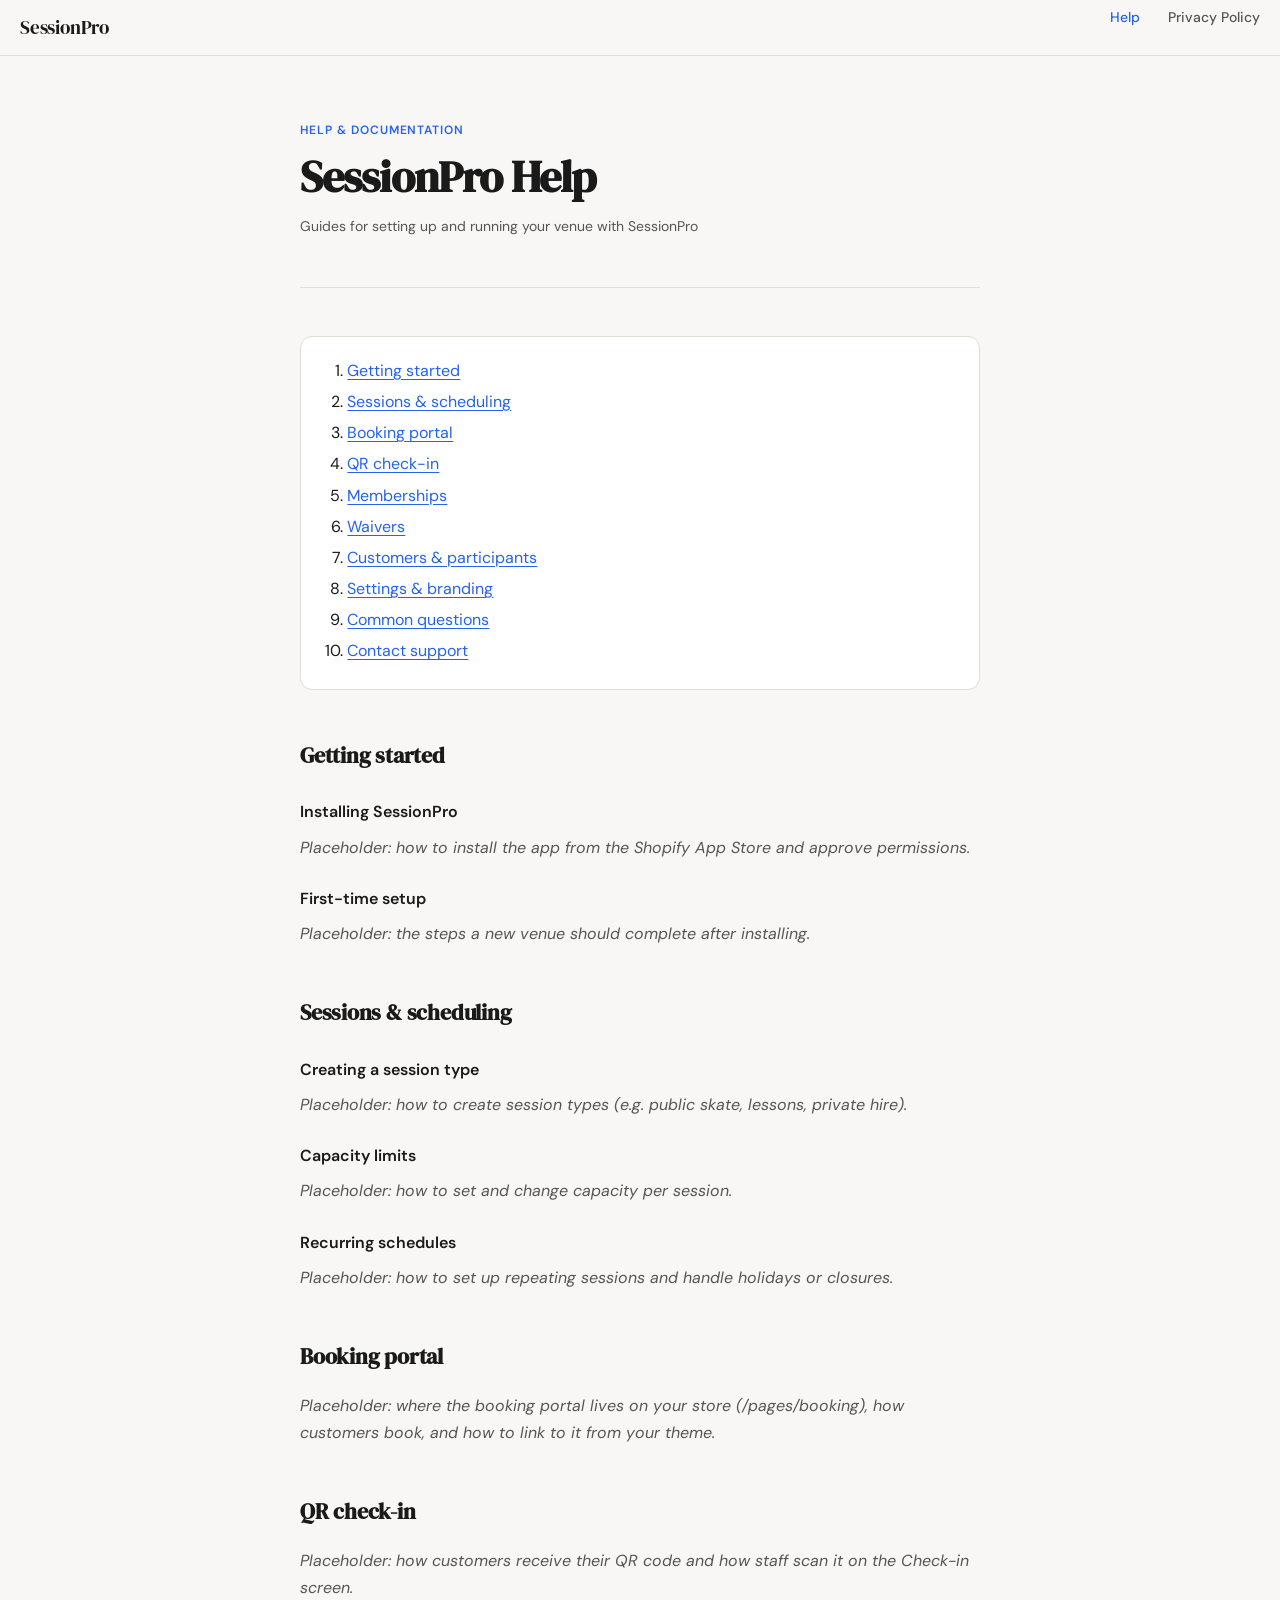
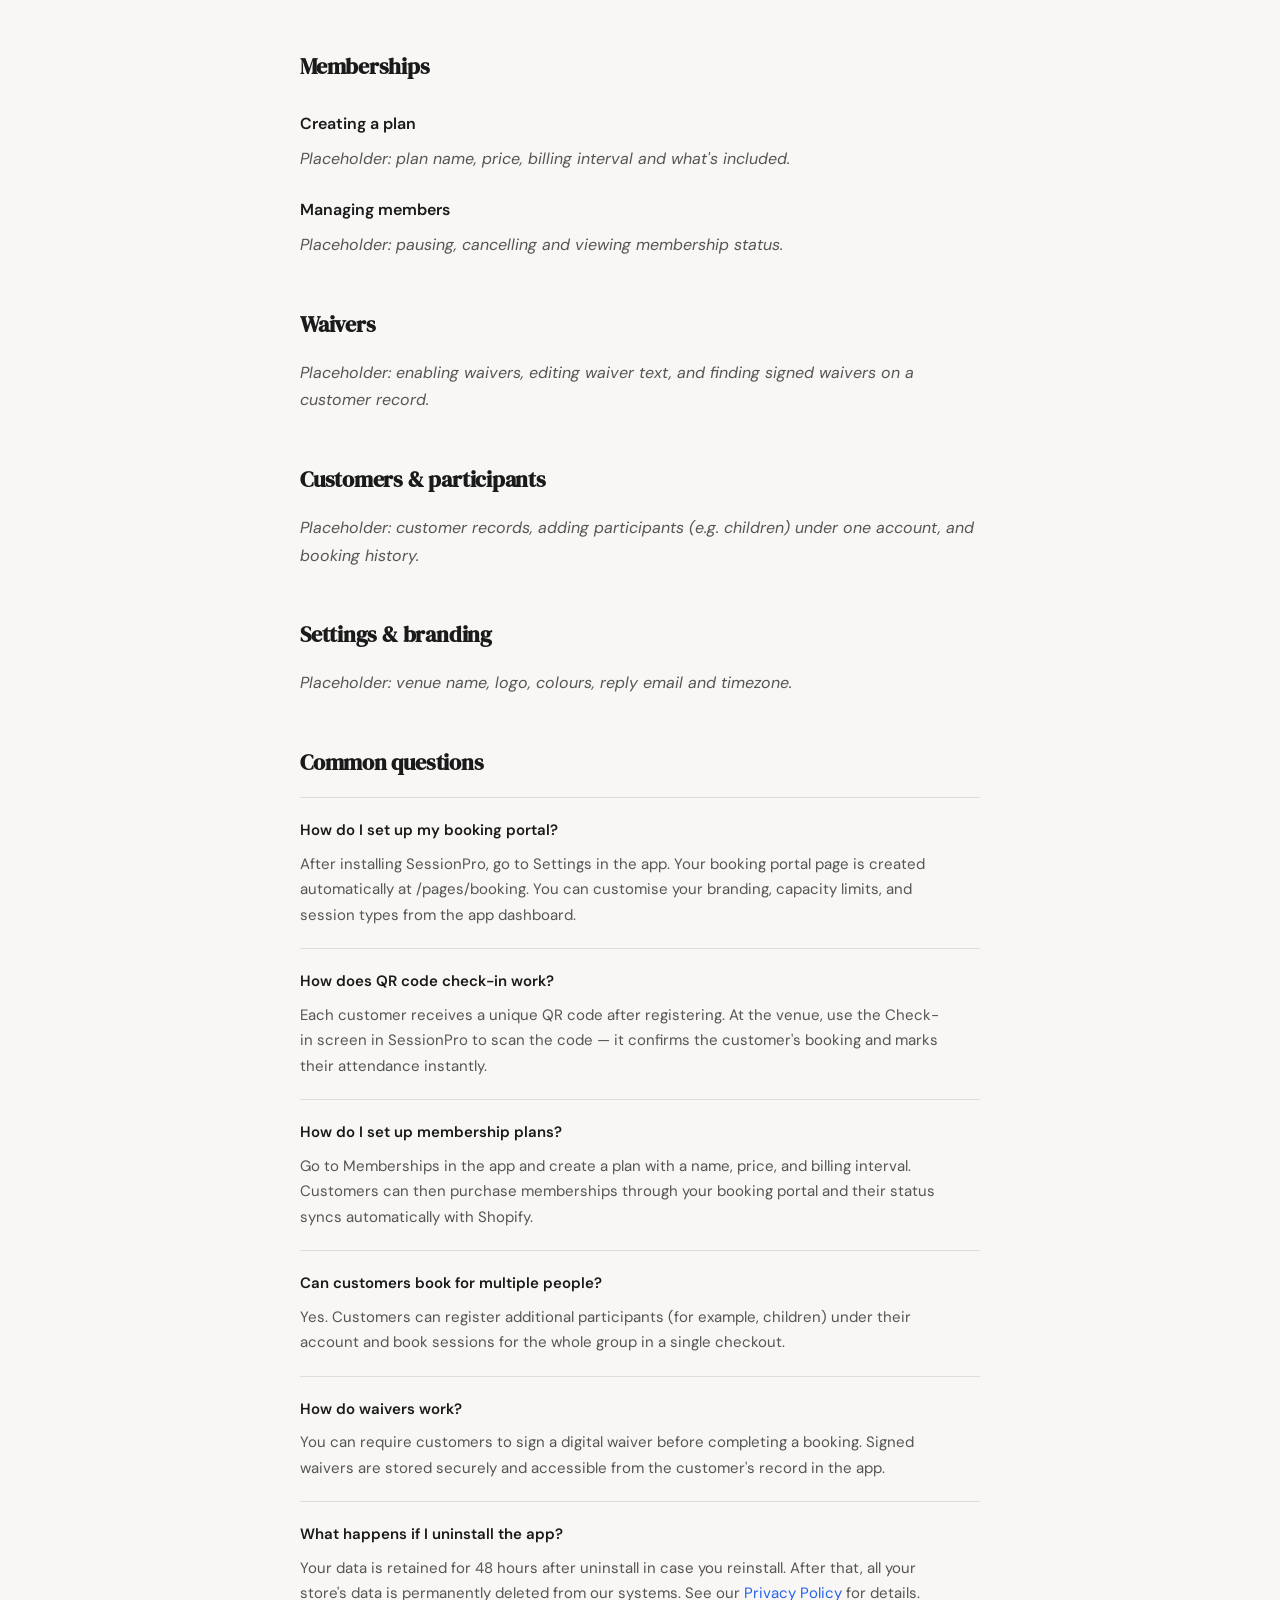
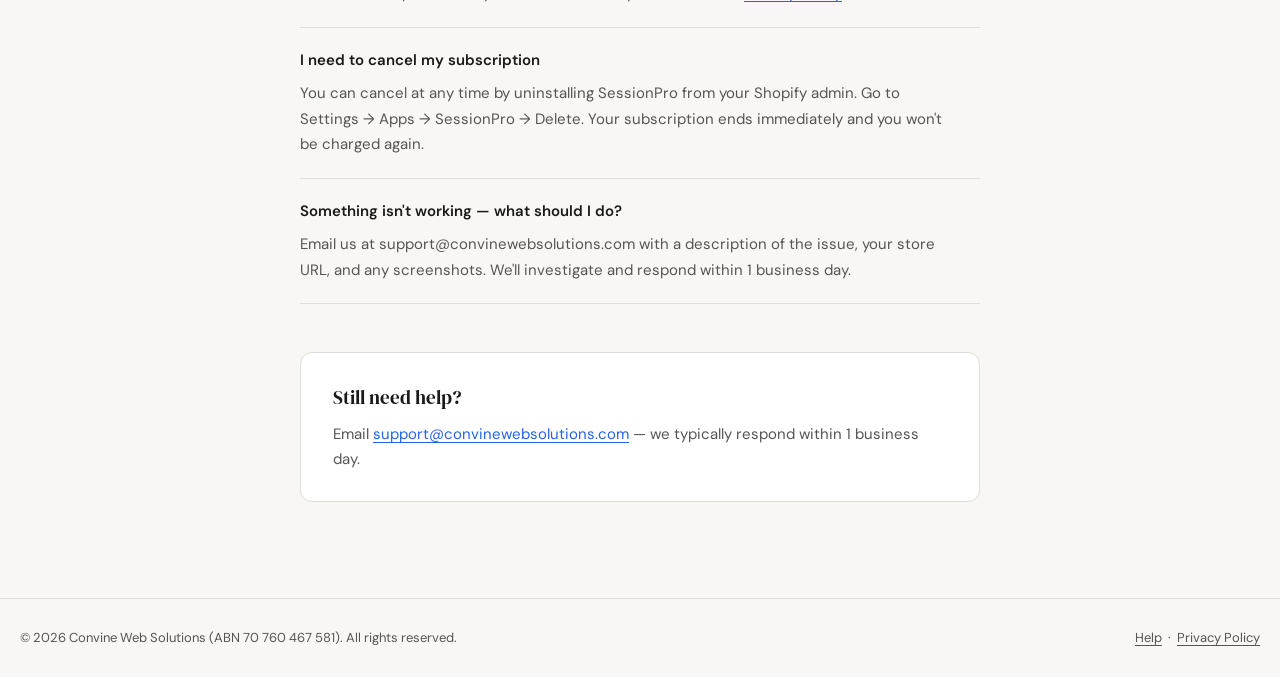
==== help/index.html @ 4595e0f4 "Updates to the SessionPro site" ====
<!doctype html>
<html lang="en">
<head>
<meta charset="utf-8">
<meta name="viewport" content="width=device-width, initial-scale=1">
<title>Help · SessionPro</title>
<link rel="stylesheet" href="https://fonts.googleapis.com/css2?family=DM+Sans:wght@400;500;600&family=DM+Serif+Display&display=swap">
<link rel="stylesheet" href="/styles.css">
</head>
<body>

<nav>
  <a href="/" class="nav-logo">SessionPro</a>
  <ul class="nav-links">
    <li><a href="/help/" class="active">Help</a></li>
    <li><a href="/privacy/">Privacy Policy</a></li>
  </ul>
</nav>

<main class="content">
  <div class="page-header">
    <p class="eyebrow">Help &amp; Documentation</p>
    <h1>SessionPro Help</h1>
    <p class="meta">Guides for setting up and running your venue with SessionPro</p>
  </div>

  <div class="toc">
    <ol>
      <li><a href="#getting-started">Getting started</a></li>
      <li><a href="#sessions">Sessions &amp; scheduling</a></li>
      <li><a href="#booking-portal">Booking portal</a></li>
      <li><a href="#check-in">QR check-in</a></li>
      <li><a href="#memberships">Memberships</a></li>
      <li><a href="#waivers">Waivers</a></li>
      <li><a href="#customers">Customers &amp; participants</a></li>
      <li><a href="#settings">Settings &amp; branding</a></li>
      <li><a href="#faq">Common questions</a></li>
      <li><a href="#contact">Contact support</a></li>
    </ol>
  </div>

  <!-- TODO: replace each .placeholder paragraph with real documentation -->

  <section id="getting-started">
    <h2>Getting started</h2>
    <h3>Installing SessionPro</h3>
    <p class="placeholder">Placeholder: how to install the app from the Shopify App Store and approve permissions.</p>
    <h3>First-time setup</h3>
    <p class="placeholder">Placeholder: the steps a new venue should complete after installing.</p>
  </section>

  <section id="sessions">
    <h2>Sessions &amp; scheduling</h2>
    <h3>Creating a session type</h3>
    <p class="placeholder">Placeholder: how to create session types (e.g. public skate, lessons, private hire).</p>
    <h3>Capacity limits</h3>
    <p class="placeholder">Placeholder: how to set and change capacity per session.</p>
    <h3>Recurring schedules</h3>
    <p class="placeholder">Placeholder: how to set up repeating sessions and handle holidays or closures.</p>
  </section>

  <section id="booking-portal">
    <h2>Booking portal</h2>
    <p class="placeholder">Placeholder: where the booking portal lives on your store (/pages/booking), how customers book, and how to link to it from your theme.</p>
  </section>

  <section id="check-in">
    <h2>QR check-in</h2>
    <p class="placeholder">Placeholder: how customers receive their QR code and how staff scan it on the Check-in screen.</p>
  </section>

  <section id="memberships">
    <h2>Memberships</h2>
    <h3>Creating a plan</h3>
    <p class="placeholder">Placeholder: plan name, price, billing interval and what's included.</p>
    <h3>Managing members</h3>
    <p class="placeholder">Placeholder: pausing, cancelling and viewing membership status.</p>
  </section>

  <section id="waivers">
    <h2>Waivers</h2>
    <p class="placeholder">Placeholder: enabling waivers, editing waiver text, and finding signed waivers on a customer record.</p>
  </section>

  <section id="customers">
    <h2>Customers &amp; participants</h2>
    <p class="placeholder">Placeholder: customer records, adding participants (e.g. children) under one account, and booking history.</p>
  </section>

  <section id="settings">
    <h2>Settings &amp; branding</h2>
    <p class="placeholder">Placeholder: venue name, logo, colours, reply email and timezone.</p>
  </section>

  <section id="faq">
    <h2>Common questions</h2>

    <div class="faq-item">
      <p class="faq-q">How do I set up my booking portal?</p>
      <p class="faq-a">After installing SessionPro, go to Settings in the app. Your booking portal page is created automatically at /pages/booking. You can customise your branding, capacity limits, and session types from the app dashboard.</p>
    </div>

    <div class="faq-item">
      <p class="faq-q">How does QR code check-in work?</p>
      <p class="faq-a">Each customer receives a unique QR code after registering. At the venue, use the Check-in screen in SessionPro to scan the code — it confirms the customer's booking and marks their attendance instantly.</p>
    </div>

    <div class="faq-item">
      <p class="faq-q">How do I set up membership plans?</p>
      <p class="faq-a">Go to Memberships in the app and create a plan with a name, price, and billing interval. Customers can then purchase memberships through your booking portal and their status syncs automatically with Shopify.</p>
    </div>

    <div class="faq-item">
      <p class="faq-q">Can customers book for multiple people?</p>
      <p class="faq-a">Yes. Customers can register additional participants (for example, children) under their account and book sessions for the whole group in a single checkout.</p>
    </div>

    <div class="faq-item">
      <p class="faq-q">How do waivers work?</p>
      <p class="faq-a">You can require customers to sign a digital waiver before completing a booking. Signed waivers are stored securely and accessible from the customer's record in the app.</p>
    </div>

    <div class="faq-item">
      <p class="faq-q">What happens if I uninstall the app?</p>
      <p class="faq-a">Your data is retained for 48 hours after uninstall in case you reinstall. After that, all your store's data is permanently deleted from our systems. See our <a href="/privacy/">Privacy Policy</a> for details.</p>
    </div>

    <div class="faq-item">
      <p class="faq-q">I need to cancel my subscription</p>
      <p class="faq-a">You can cancel at any time by uninstalling SessionPro from your Shopify admin. Go to Settings → Apps → SessionPro → Delete. Your subscription ends immediately and you won't be charged again.</p>
    </div>

    <div class="faq-item">
      <p class="faq-q">Something isn't working — what should I do?</p>
      <p class="faq-a">Email us at support@convinewebsolutions.com with a description of the issue, your store URL, and any screenshots. We'll investigate and respond within 1 business day.</p>
    </div>
  </section>

  <section id="contact">
    <div class="contact-card">
      <h3>Still need help?</h3>
      <p>Email <a href="mailto:support@convinewebsolutions.com">support@convinewebsolutions.com</a> — we typically respond within 1 business day.</p>
    </div>
  </section>
</main>

<footer>
  <p>© 2026 Convine Web Solutions (ABN 70 760 467 581). All rights reserved.</p>
  <p><a href="/help/">Help</a> &nbsp;·&nbsp; <a href="/privacy/">Privacy Policy</a></p>
</footer>

</body>
</html>
---- styles.css ----
/* Shared styles for all SessionPro pages */
:root {
  --bg: #f8f7f5;
  --fg: #1a1a1a;
  --fg-muted: #555;
  --border: #e0ddd8;
  --accent: #2563eb;
  --accent-light: #eff4ff;
  --surface: #ffffff;
  --nav-bg: rgba(248, 247, 245, 0.92);

  --font-display: 'DM Serif Display', Georgia, serif;
  --font-body: 'DM Sans', system-ui, sans-serif;

  color-scheme: light;
}

@media (prefers-color-scheme: dark) {
  :root:not([data-theme="light"]) {
    --bg: #111110;
    --fg: #f0ede8;
    --fg-muted: #999;
    --border: #2a2a28;
    --accent: #4f8ef7;
    --accent-light: #1a2340;
    --surface: #1c1c1a;
    --nav-bg: rgba(17, 17, 16, 0.92);
    color-scheme: dark;
  }
}

:root[data-theme="dark"] {
  --bg: #111110;
  --fg: #f0ede8;
  --fg-muted: #999;
  --border: #2a2a28;
  --accent: #4f8ef7;
  --accent-light: #1a2340;
  --surface: #1c1c1a;
  --nav-bg: rgba(17, 17, 16, 0.92);
  color-scheme: dark;
}

*, *::before, *::after { box-sizing: border-box; margin: 0; padding: 0; }

html { scroll-padding-top: 72px; }

body {
  background: var(--bg);
  color: var(--fg);
  font-family: var(--font-body);
  font-size: 16px;
  line-height: 1.7;
  padding-inline: 20px;
}

img { max-width: 100%; }

/* Nav */
nav {
  position: sticky;
  top: 0;
  background: var(--nav-bg);
  backdrop-filter: blur(12px);
  -webkit-backdrop-filter: blur(12px);
  border-bottom: 1px solid var(--border);
  padding: 0 20px;
  display: flex;
  align-items: center;
  justify-content: space-between;
  height: 56px;
  margin-inline: -20px;
  z-index: 100;
}

.nav-logo {
  font-family: var(--font-display);
  font-size: 1.2rem;
  color: var(--fg);
  text-decoration: none;
  letter-spacing: -0.01em;
}

.nav-links {
  display: flex;
  gap: 28px;
  list-style: none;
}

.nav-links a {
  color: var(--fg-muted);
  text-decoration: none;
  font-size: 0.875rem;
  font-weight: 500;
  transition: color 0.15s;
}

.nav-links a:hover,
.nav-links a.active {
  color: var(--accent);
}

/* Content wrapper */
.content {
  max-width: 680px;
  margin: 0 auto;
  padding-block: 64px 96px;
}

/* Page header */
.page-header {
  margin-bottom: 48px;
  padding-bottom: 32px;
  border-bottom: 1px solid var(--border);
}

.eyebrow {
  font-size: 0.75rem;
  font-weight: 600;
  letter-spacing: 0.08em;
  text-transform: uppercase;
  color: var(--accent);
  margin-bottom: 12px;
}

.page-header h1 {
  font-family: var(--font-display);
  font-size: clamp(2rem, 5vw, 2.75rem);
  line-height: 1.15;
  letter-spacing: -0.02em;
  color: var(--fg);
  text-wrap: balance;
  margin-bottom: 12px;
}

.page-header .meta {
  font-size: 0.875rem;
  color: var(--fg-muted);
}

/* Prose */
h2 {
  font-family: var(--font-display);
  font-size: 1.35rem;
  letter-spacing: -0.01em;
  color: var(--fg);
  margin-top: 48px;
  margin-bottom: 16px;
  text-wrap: balance;
}

h3 {
  font-size: 1rem;
  font-weight: 600;
  margin-top: 24px;
  margin-bottom: 8px;
}

p {
  color: var(--fg);
  margin-bottom: 16px;
  max-width: 65ch;
}

ul, ol {
  padding-left: 1.4em;
  margin-bottom: 16px;
}

li {
  margin-bottom: 6px;
  color: var(--fg);
}

a {
  color: var(--accent);
  text-decoration: underline;
  text-underline-offset: 3px;
}

strong { font-weight: 600; }

/* Info box */
.info-box {
  background: var(--accent-light);
  border-left: 3px solid var(--accent);
  border-radius: 0 6px 6px 0;
  padding: 16px 20px;
  margin: 32px 0;
  font-size: 0.9375rem;
}

.info-box p {
  margin-bottom: 0;
  color: var(--fg);
}

/* Landing hero */
.hero {
  max-width: 760px;
  margin: 0 auto;
  padding-block: 96px 56px;
  text-align: center;
}

.hero h1 {
  font-family: var(--font-display);
  font-size: clamp(2.25rem, 7vw, 3.5rem);
  line-height: 1.1;
  letter-spacing: -0.02em;
  text-wrap: balance;
  margin-bottom: 20px;
}

.hero .lede {
  font-size: 1.125rem;
  color: var(--fg-muted);
  margin: 0 auto 32px;
  max-width: 56ch;
}

.button-row {
  display: flex;
  gap: 12px;
  justify-content: center;
  flex-wrap: wrap;
}

.button {
  display: inline-block;
  padding: 10px 22px;
  border-radius: 8px;
  font-weight: 600;
  font-size: 0.9375rem;
  text-decoration: none;
  border: 1px solid var(--accent);
  transition: all 0.15s;
}

.button.primary { background: var(--accent); color: #fff; }
.button.primary:hover { opacity: 0.9; }
.button.secondary { color: var(--accent); background: transparent; }
.button.secondary:hover { background: var(--accent-light); }

/* Feature grid */
.features {
  max-width: 960px;
  margin: 0 auto;
  padding-bottom: 96px;
  display: grid;
  grid-template-columns: repeat(auto-fit, minmax(240px, 1fr));
  gap: 16px;
}

.card {
  background: var(--surface);
  border: 1px solid var(--border);
  border-radius: 12px;
  padding: 24px;
}

.card h3 {
  font-family: var(--font-display);
  font-weight: 400;
  font-size: 1.2rem;
  margin: 0 0 8px;
}

.card p {
  color: var(--fg-muted);
  font-size: 0.9375rem;
  margin: 0;
}

/* Help table of contents */
.toc {
  background: var(--surface);
  border: 1px solid var(--border);
  border-radius: 12px;
  padding: 20px 24px;
}

.toc ol { margin: 0; }
.toc li { margin-bottom: 4px; }

/* Placeholder text to be replaced */
.placeholder {
  color: var(--fg-muted);
  font-style: italic;
}

/* Contact card */
.contact-card {
  background: var(--surface);
  border: 1px solid var(--border);
  border-radius: 12px;
  padding: 28px 32px;
  margin-top: 48px;
}

.contact-card h3 {
  font-family: var(--font-display);
  font-weight: 400;
  font-size: 1.2rem;
  margin: 0 0 8px;
}

.contact-card p {
  color: var(--fg-muted);
  margin-bottom: 0;
  font-size: 0.9375rem;
}

/* FAQ */
.faq-item {
  border-top: 1px solid var(--border);
  padding: 20px 0;
}

.faq-item:last-child { border-bottom: 1px solid var(--border); }

.faq-q {
  font-weight: 600;
  font-size: 0.9375rem;
  margin-bottom: 8px;
}

.faq-a {
  color: var(--fg-muted);
  font-size: 0.9375rem;
  margin: 0;
}

/* Footer */
footer {
  border-top: 1px solid var(--border);
  padding-block: 28px;
  margin-inline: -20px;
  padding-inline: 20px;
  display: flex;
  align-items: center;
  justify-content: space-between;
  flex-wrap: wrap;
  gap: 12px;
}

footer p {
  font-size: 0.8125rem;
  color: var(--fg-muted);
  margin: 0;
  max-width: none;
}

footer a { color: var(--fg-muted); }

@media (max-width: 500px) {
  .nav-links { gap: 16px; }
  .content { padding-block: 40px 64px; }
  .hero { padding-block: 56px 40px; }
  .contact-card { padding: 20px; }
}
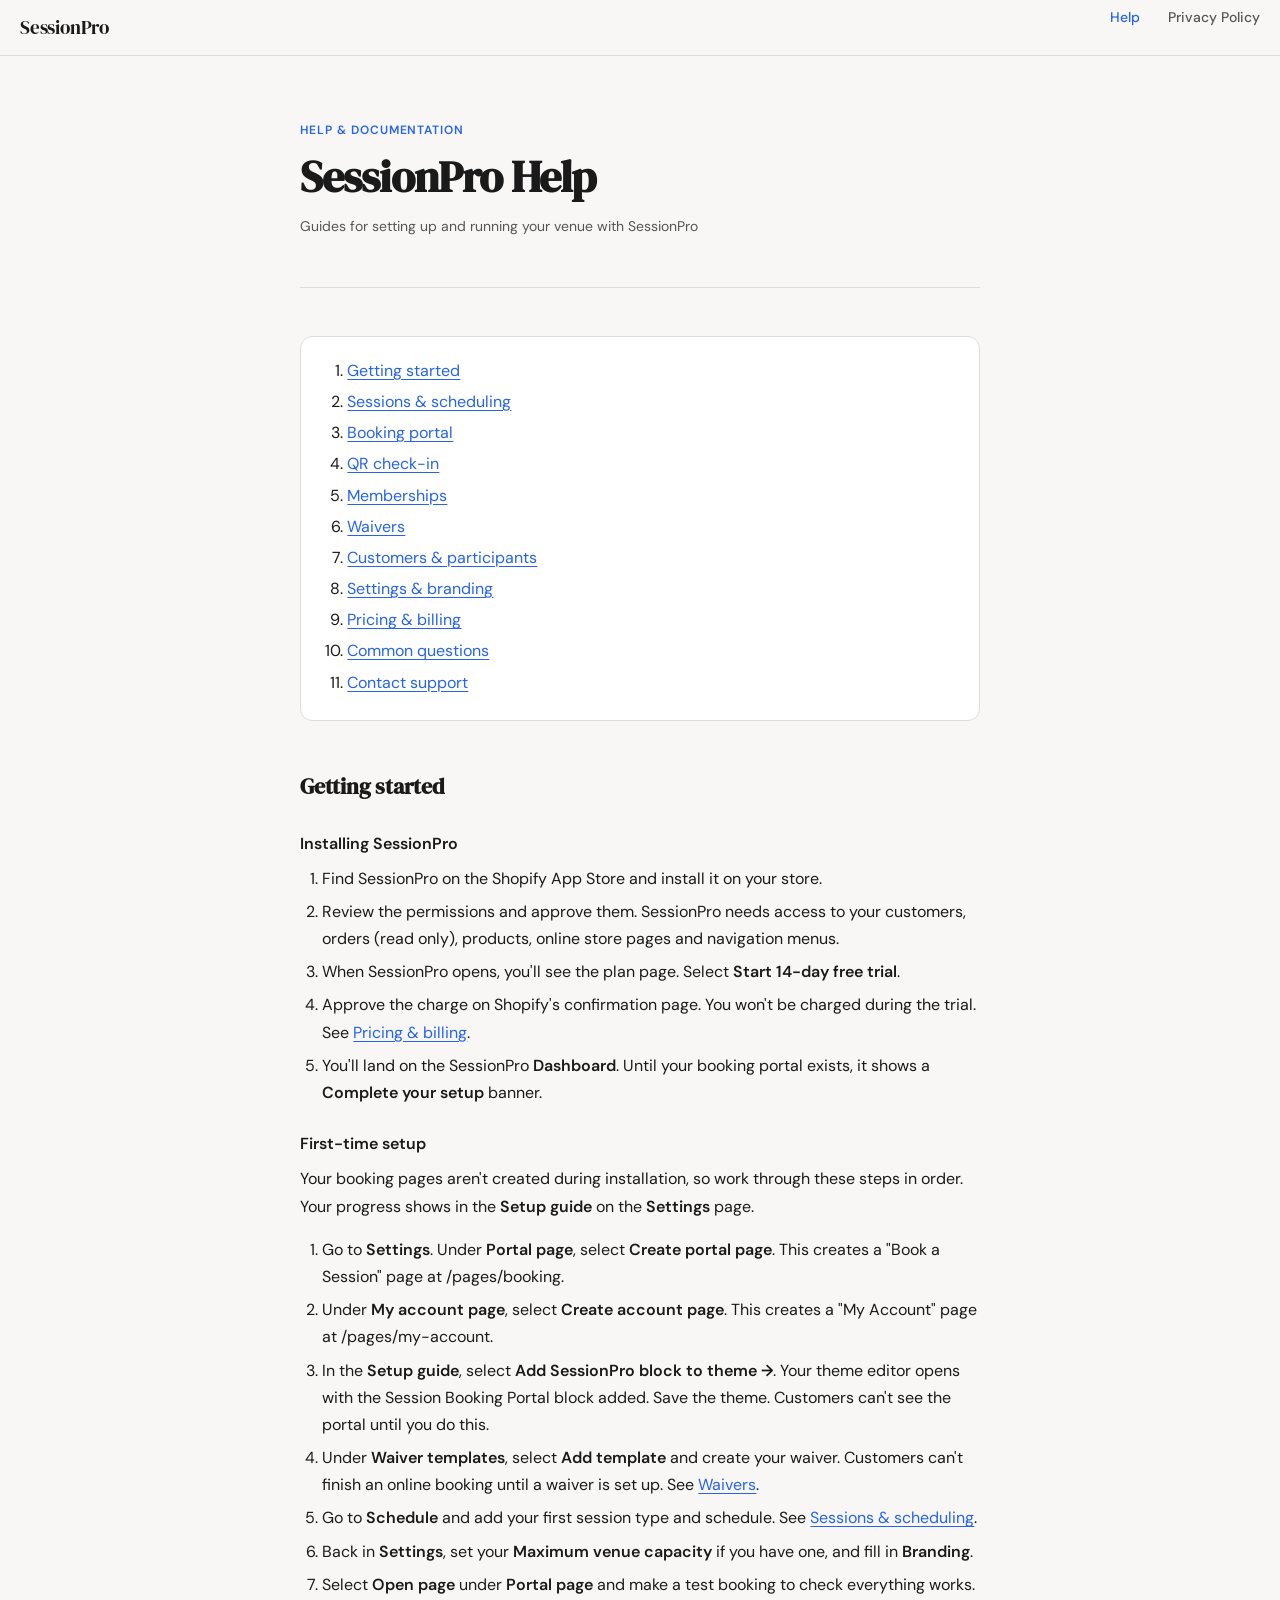
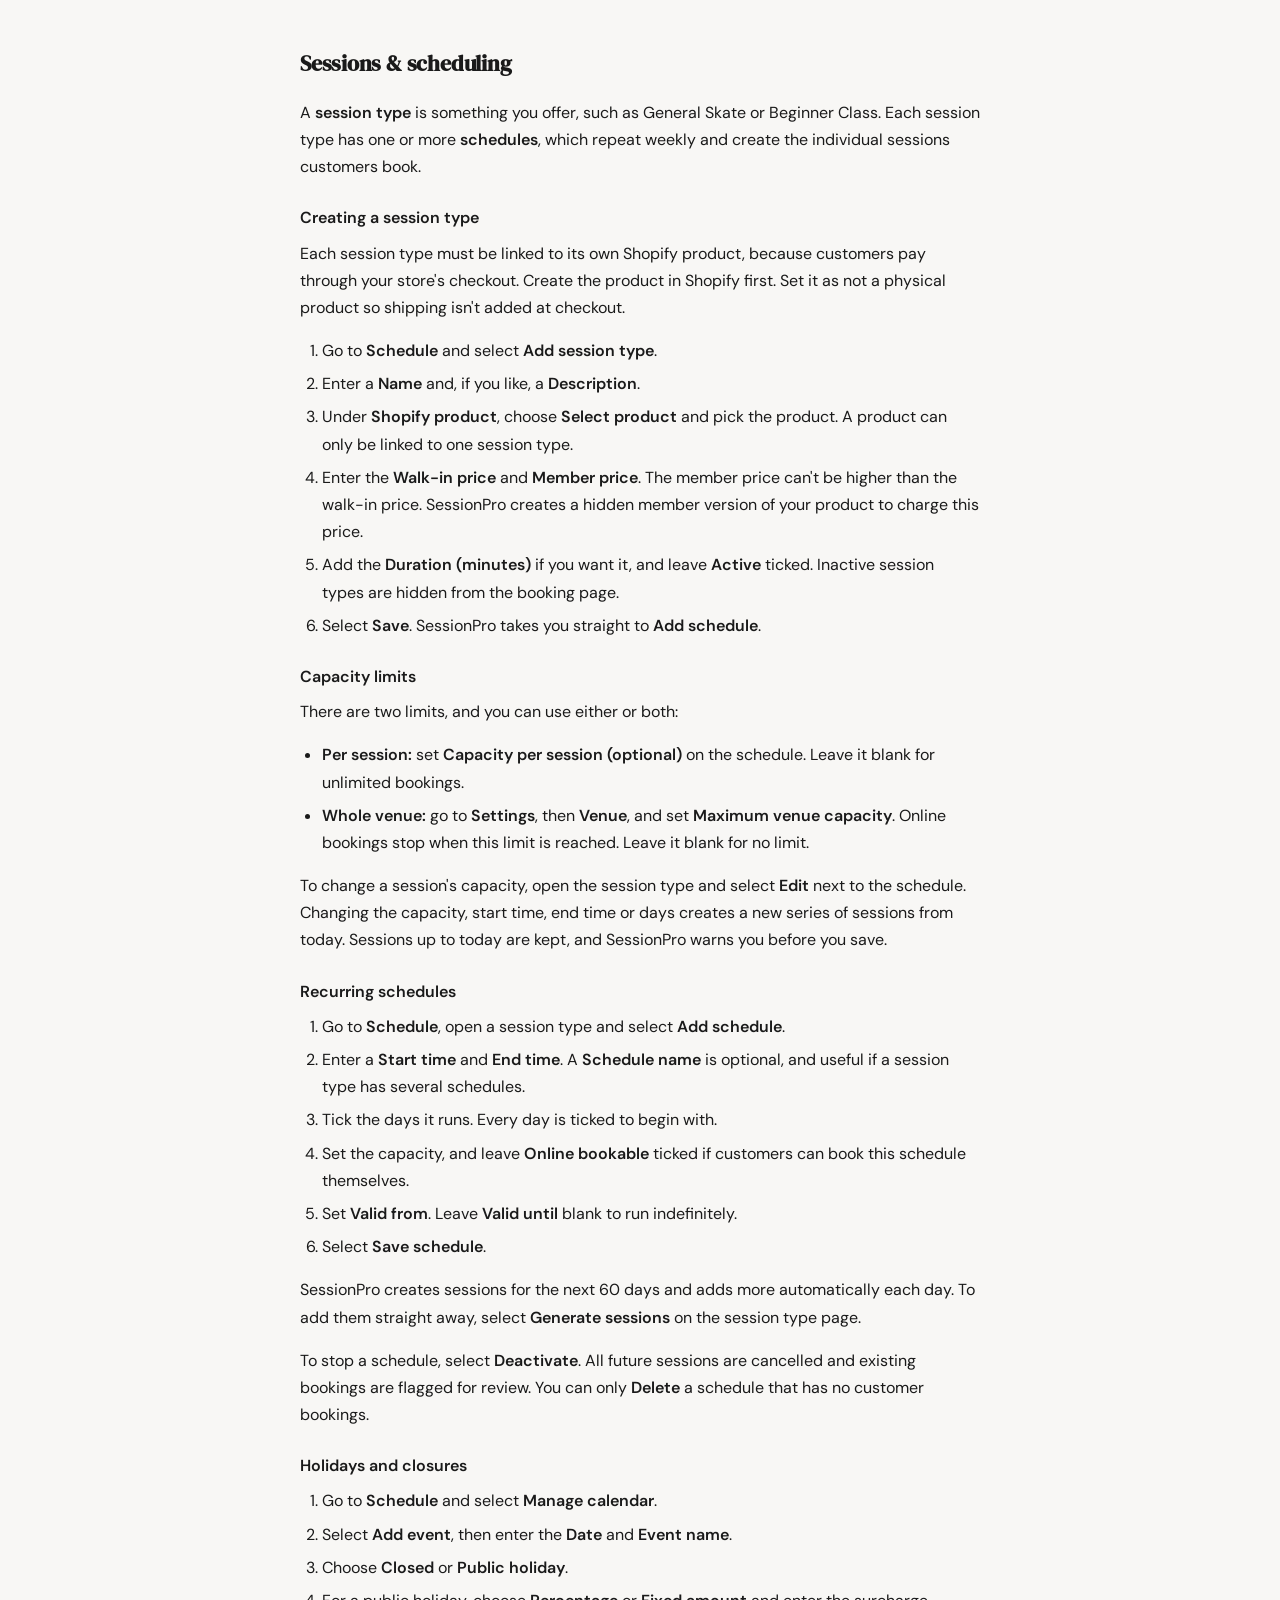
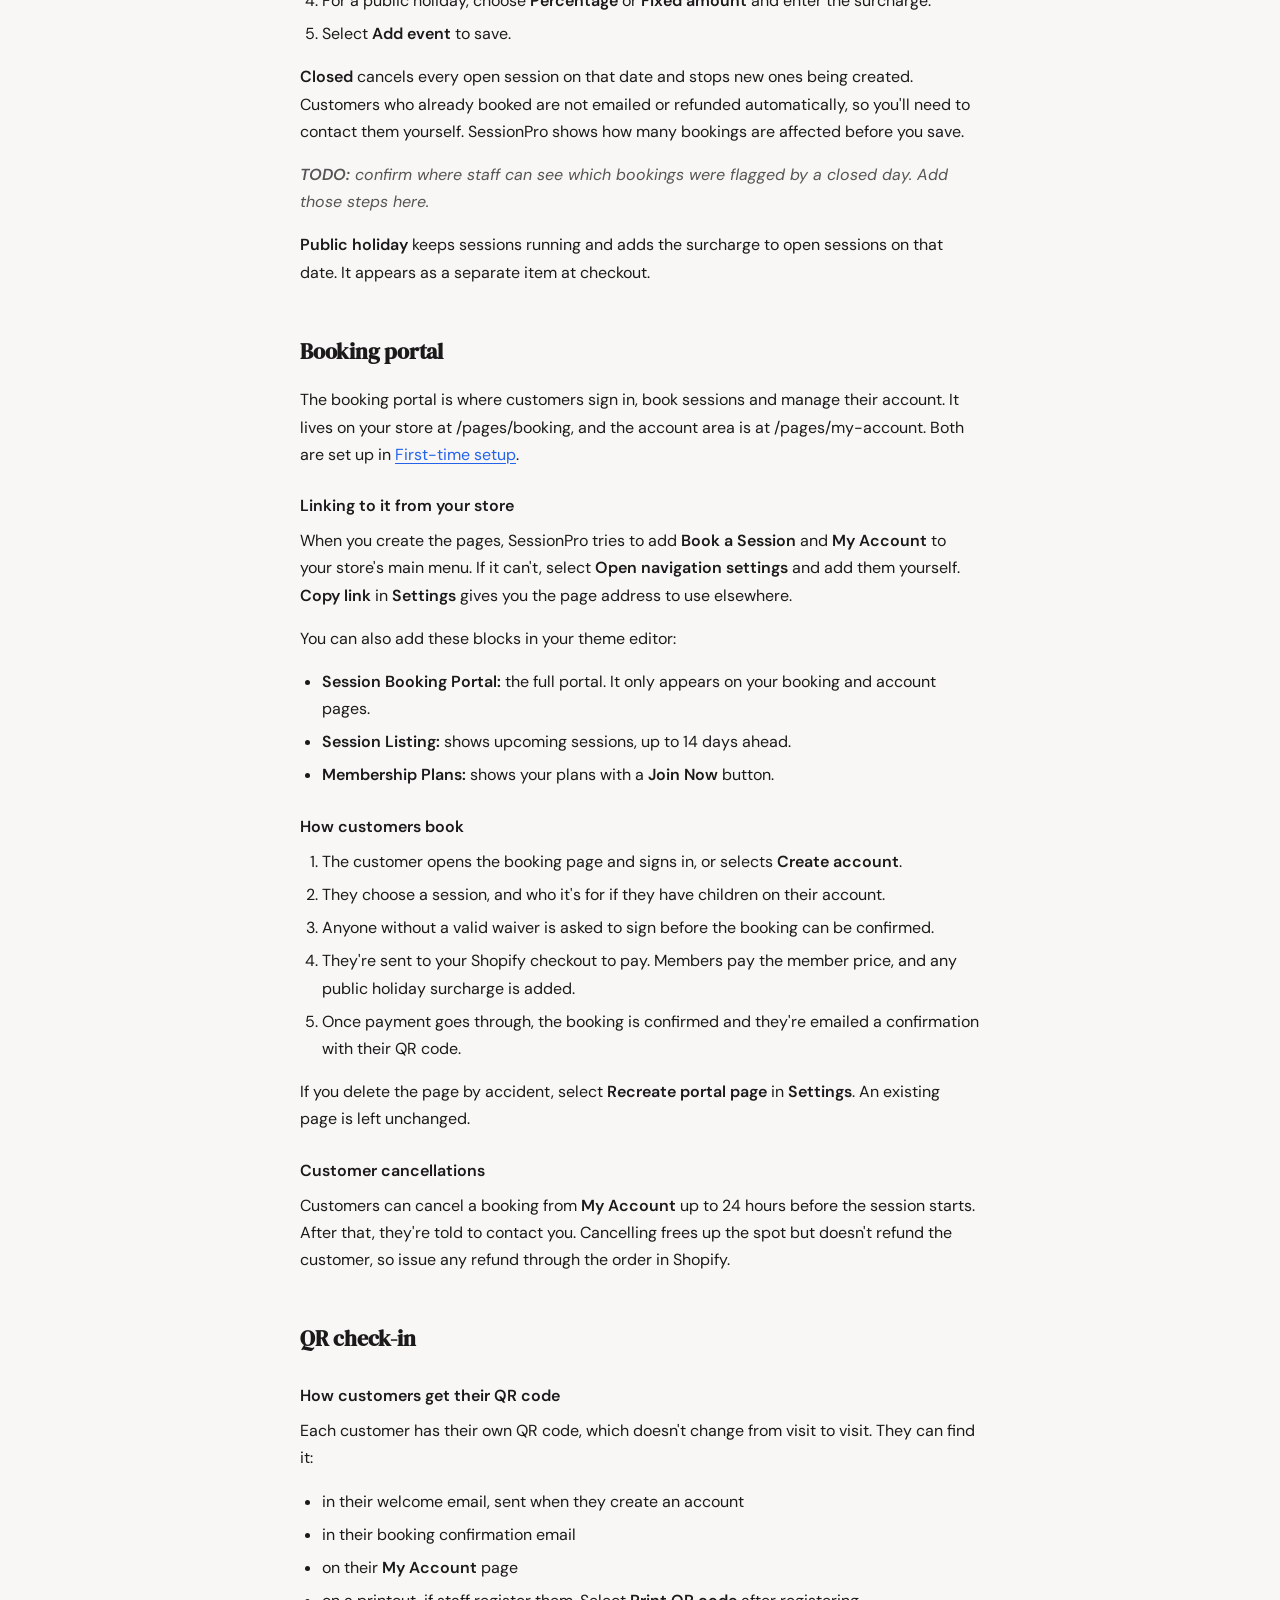
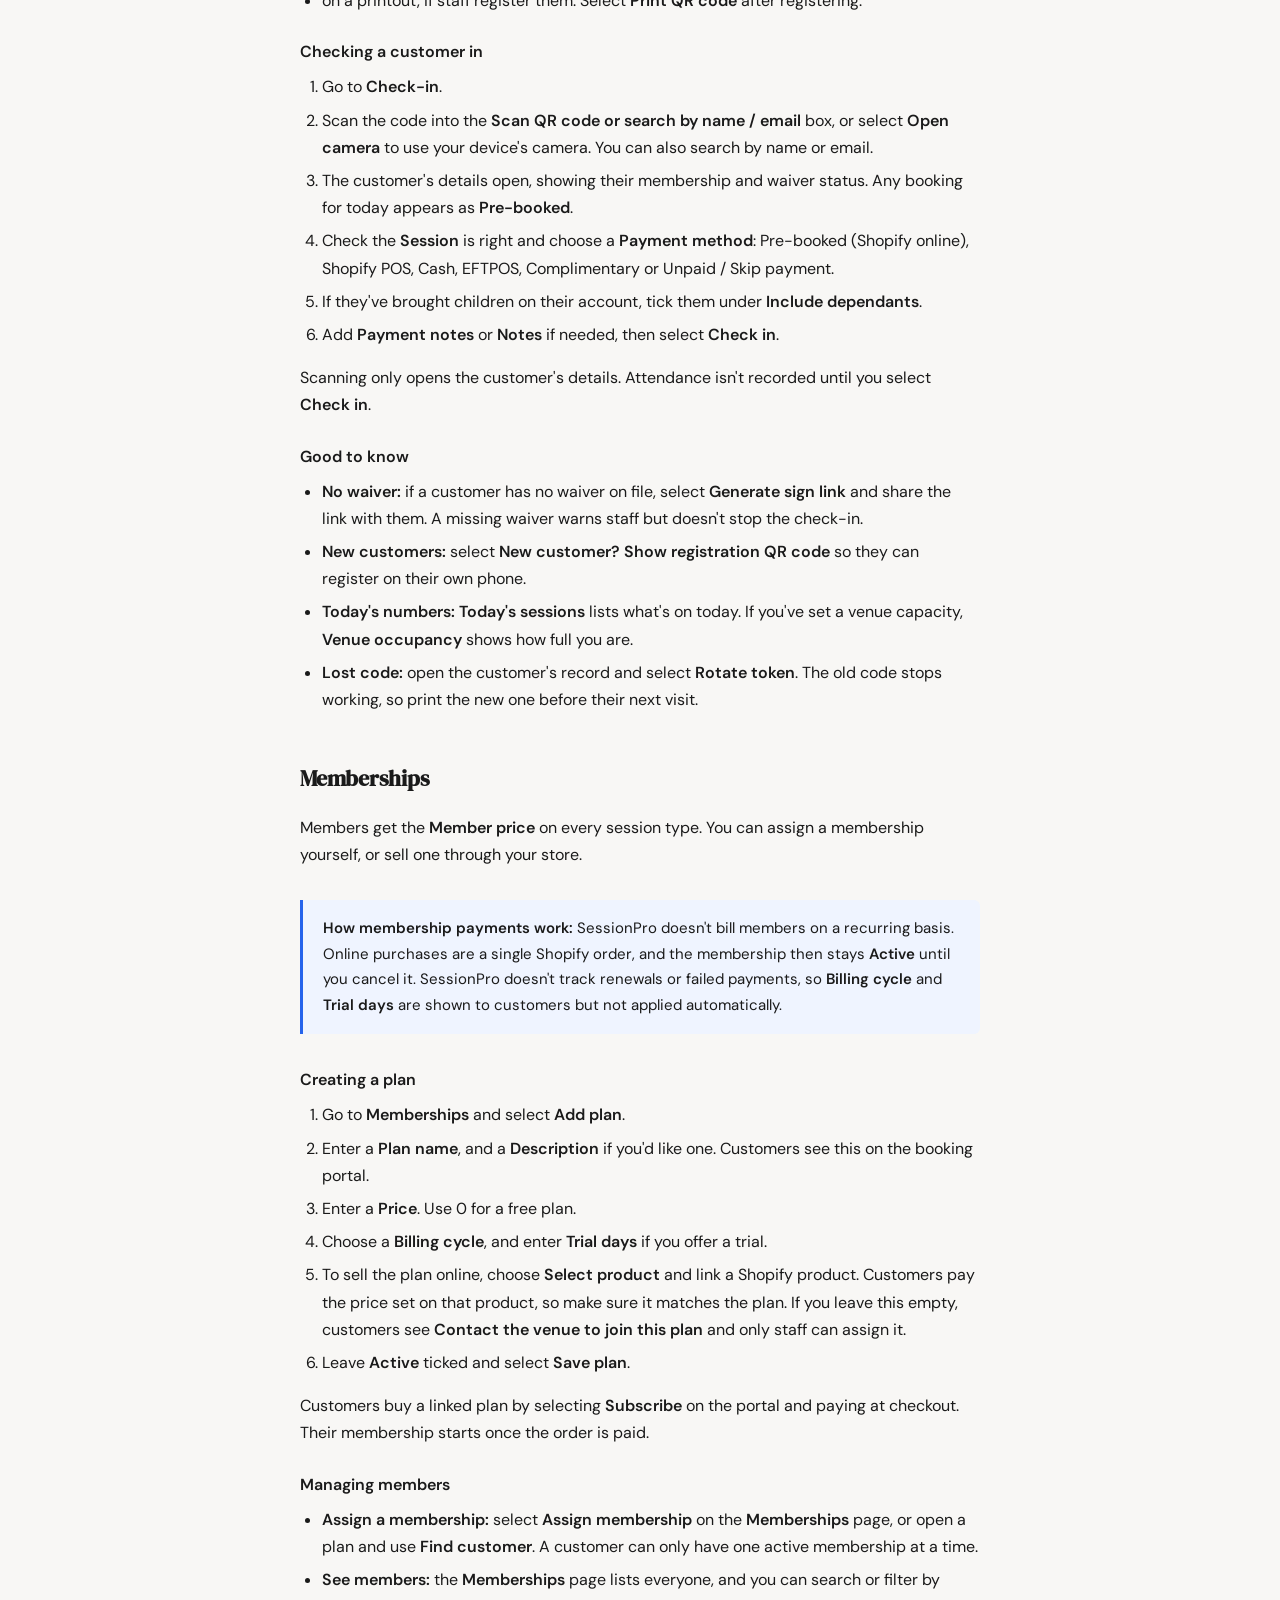
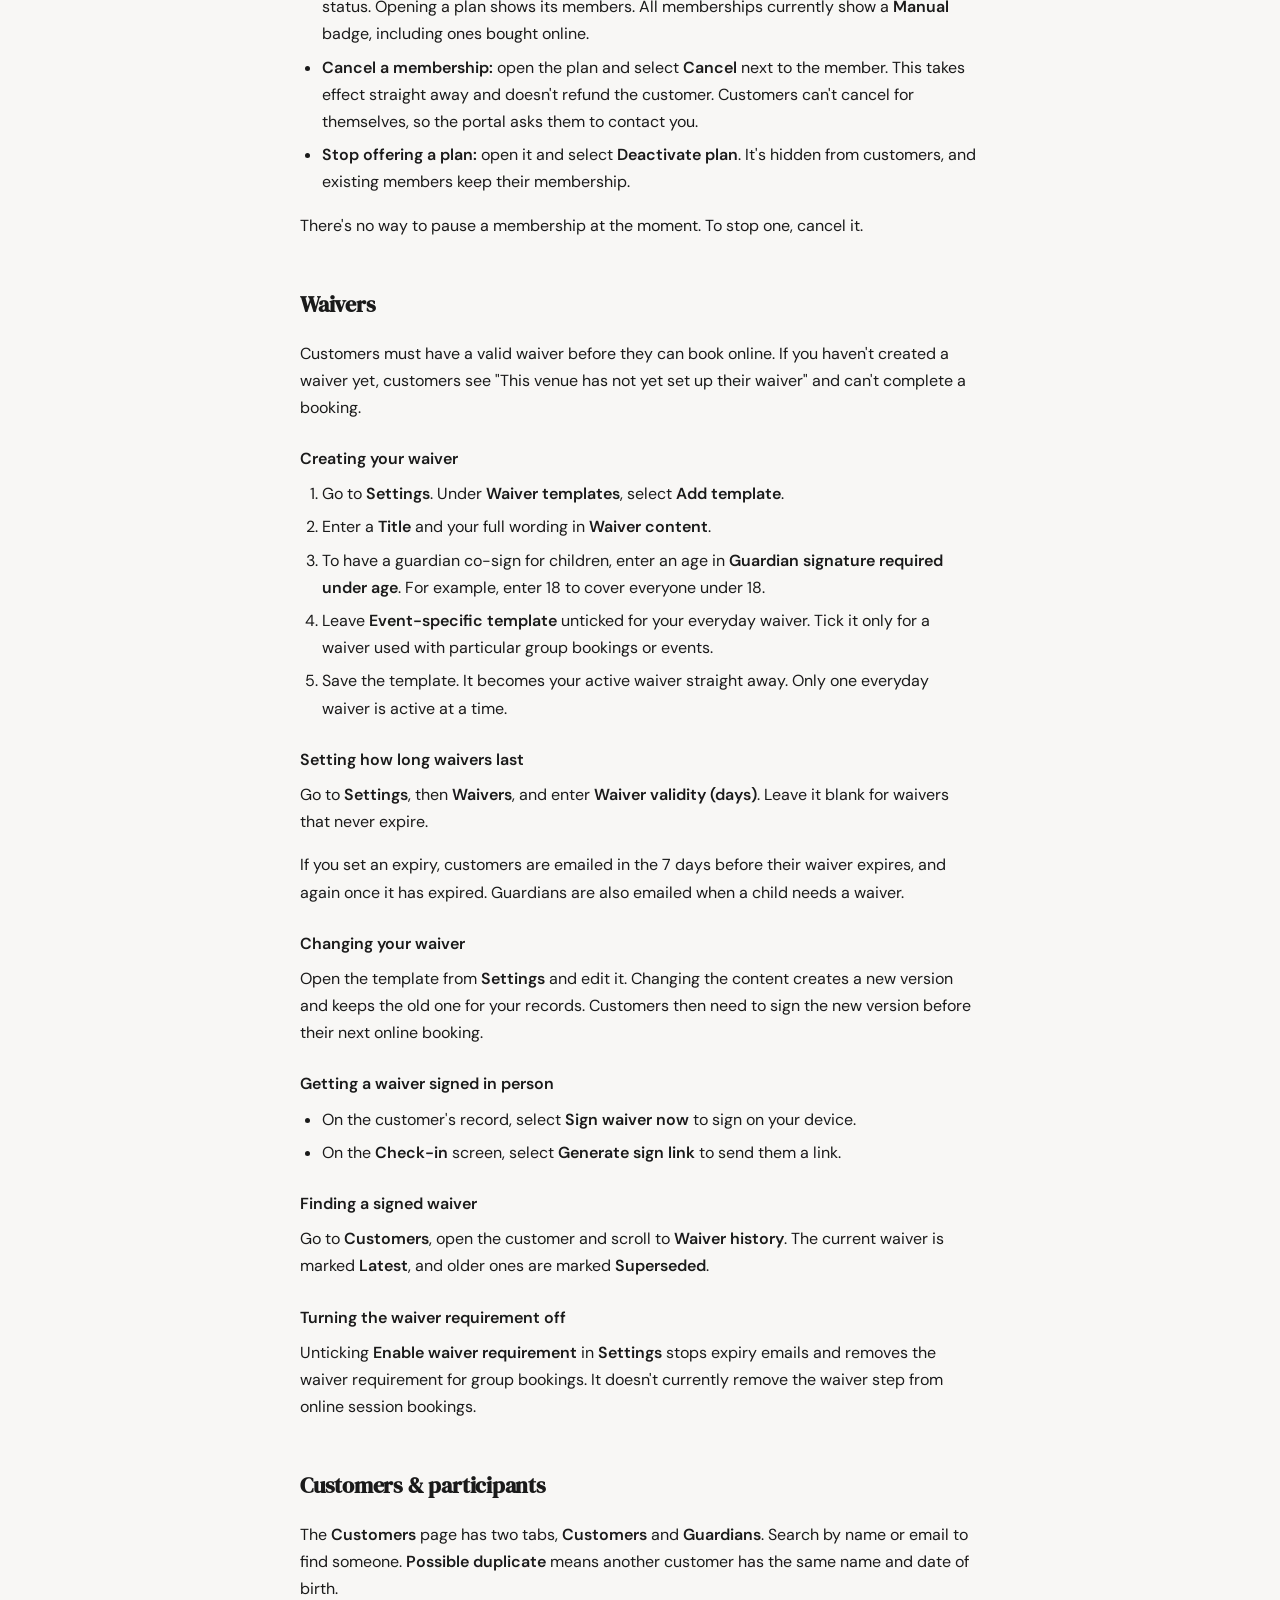
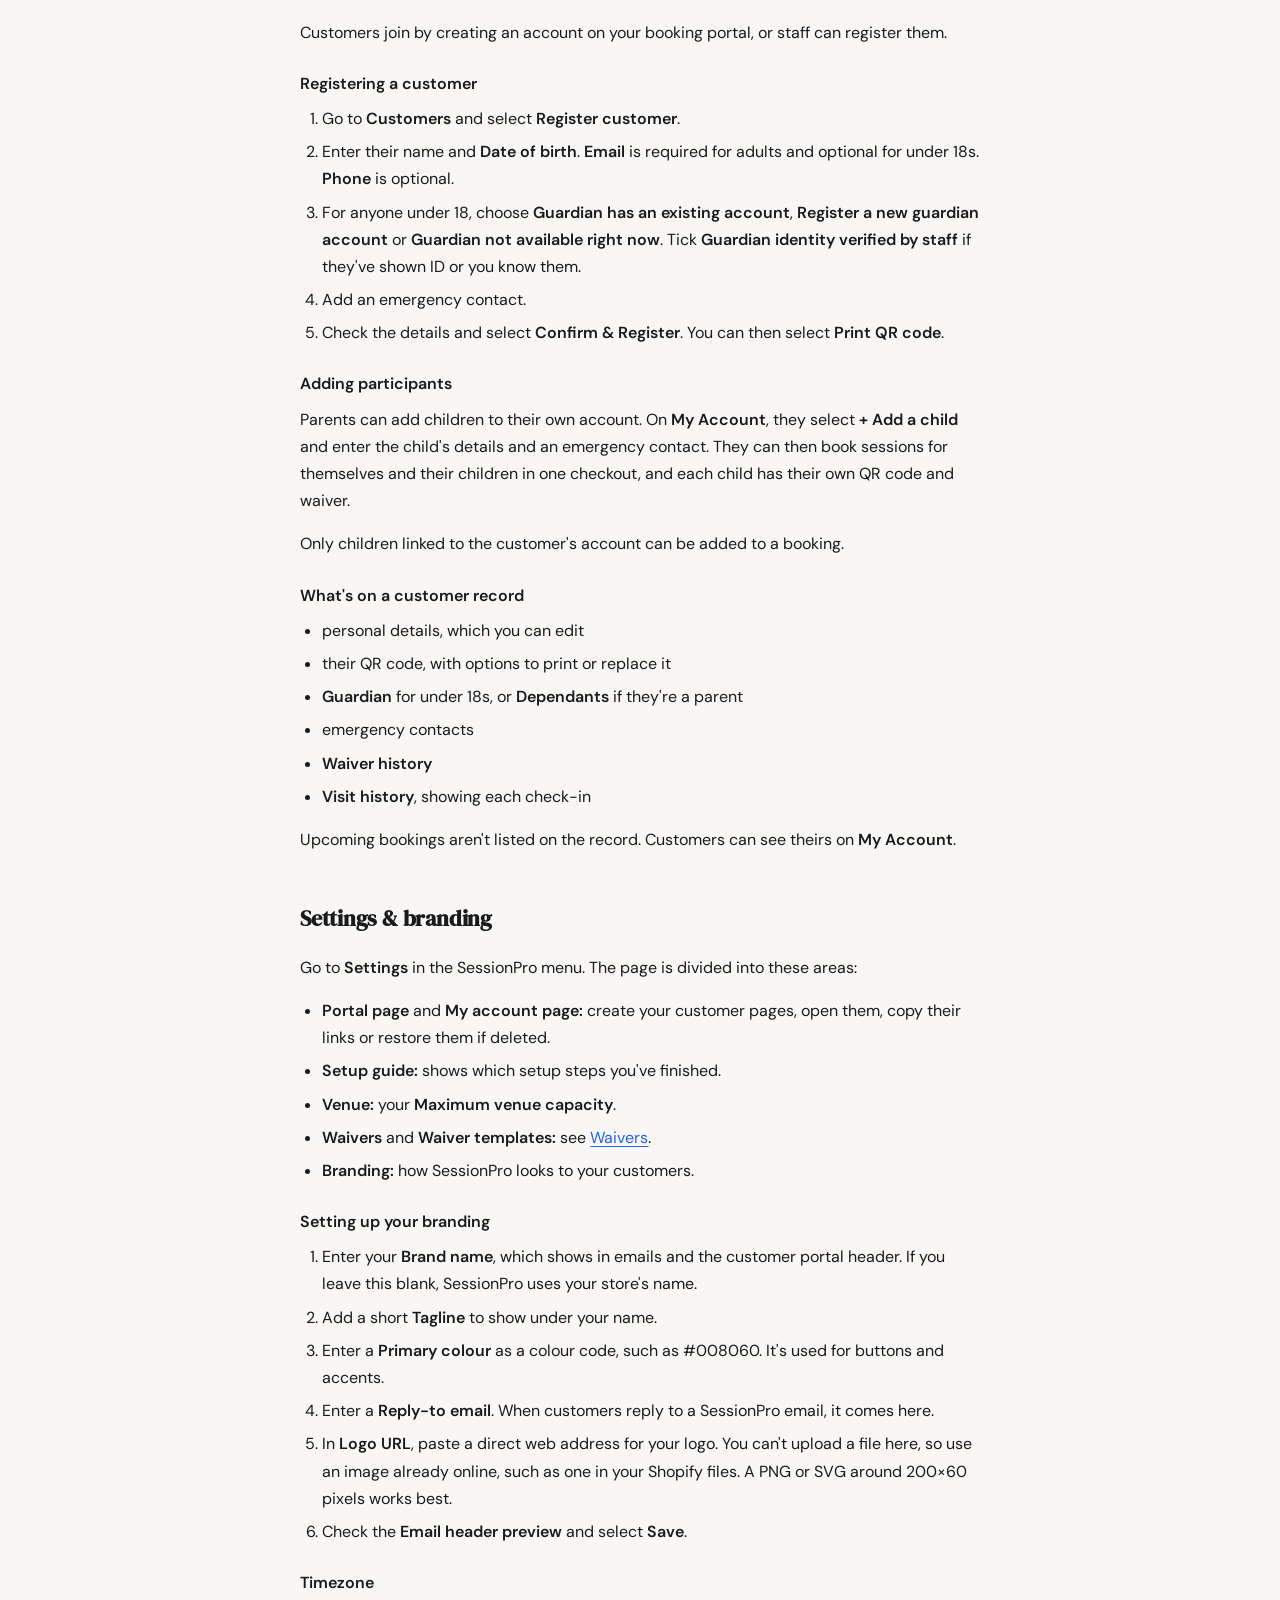
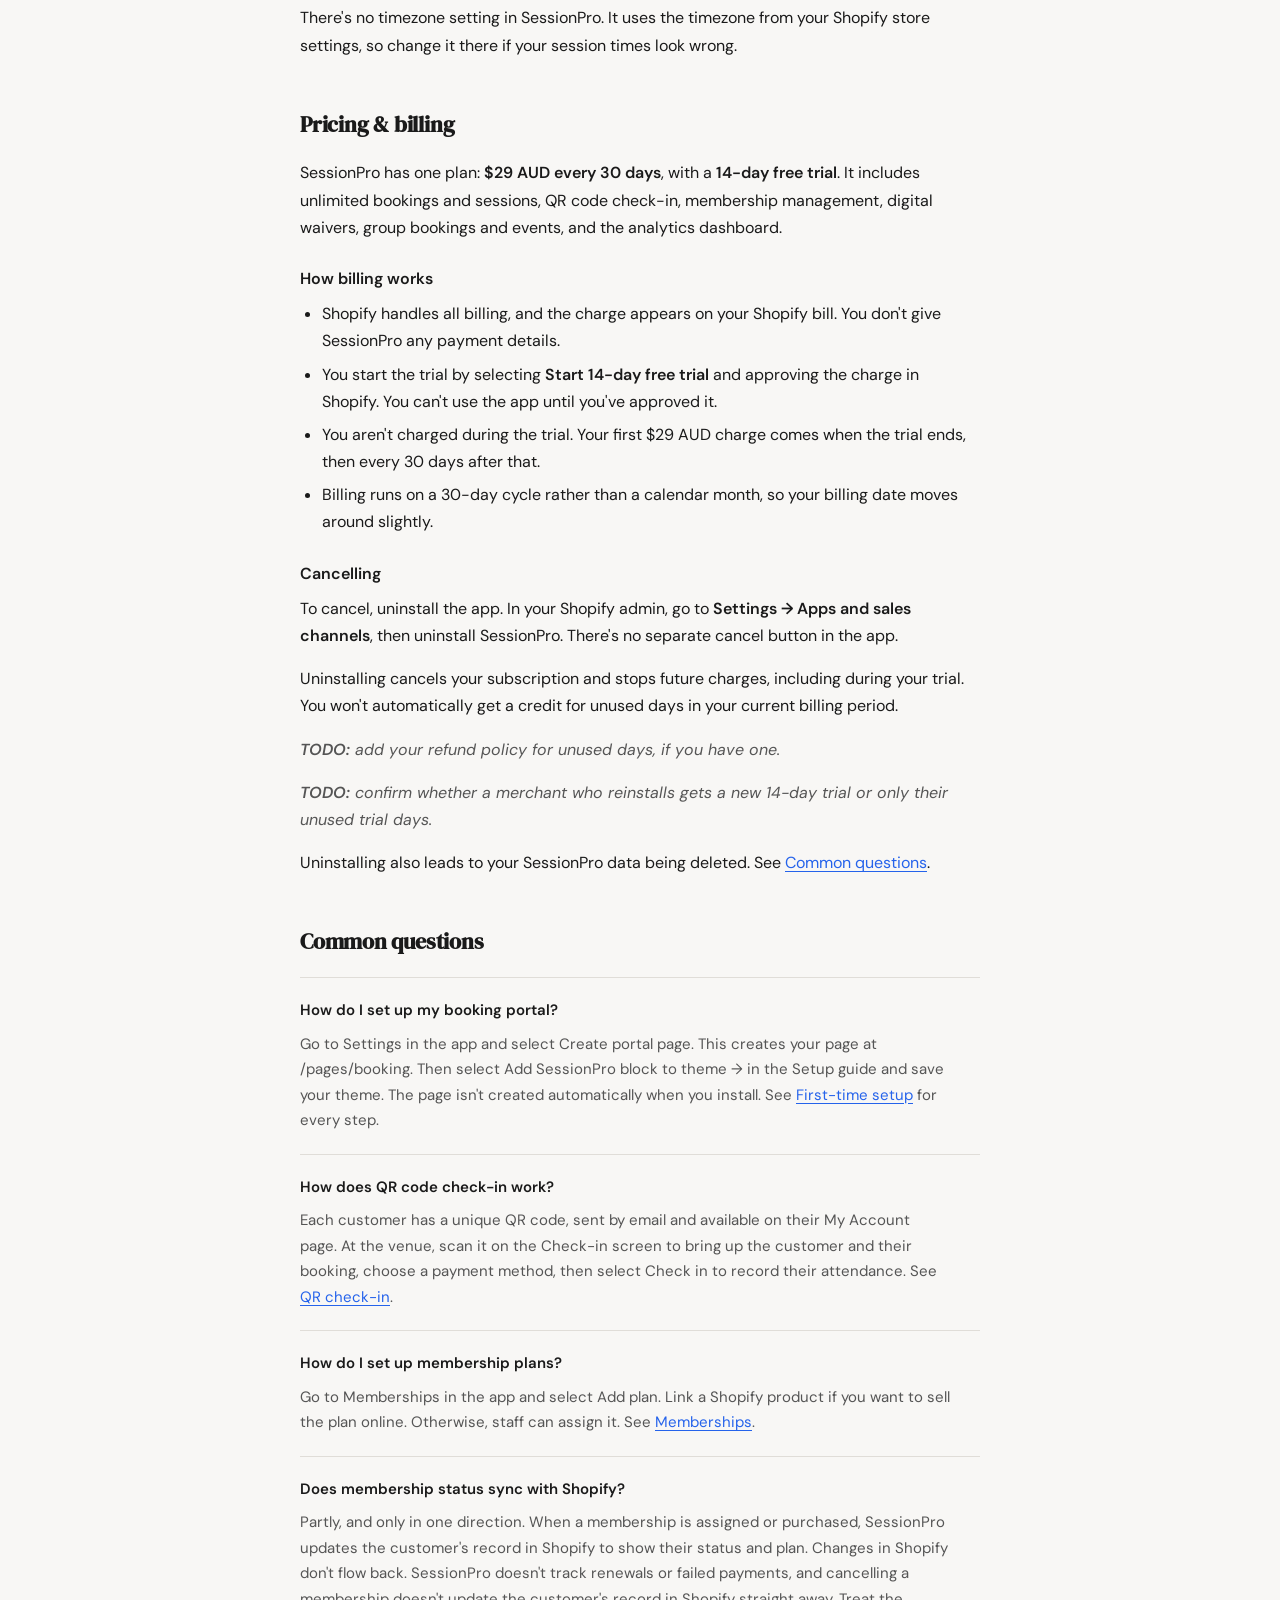
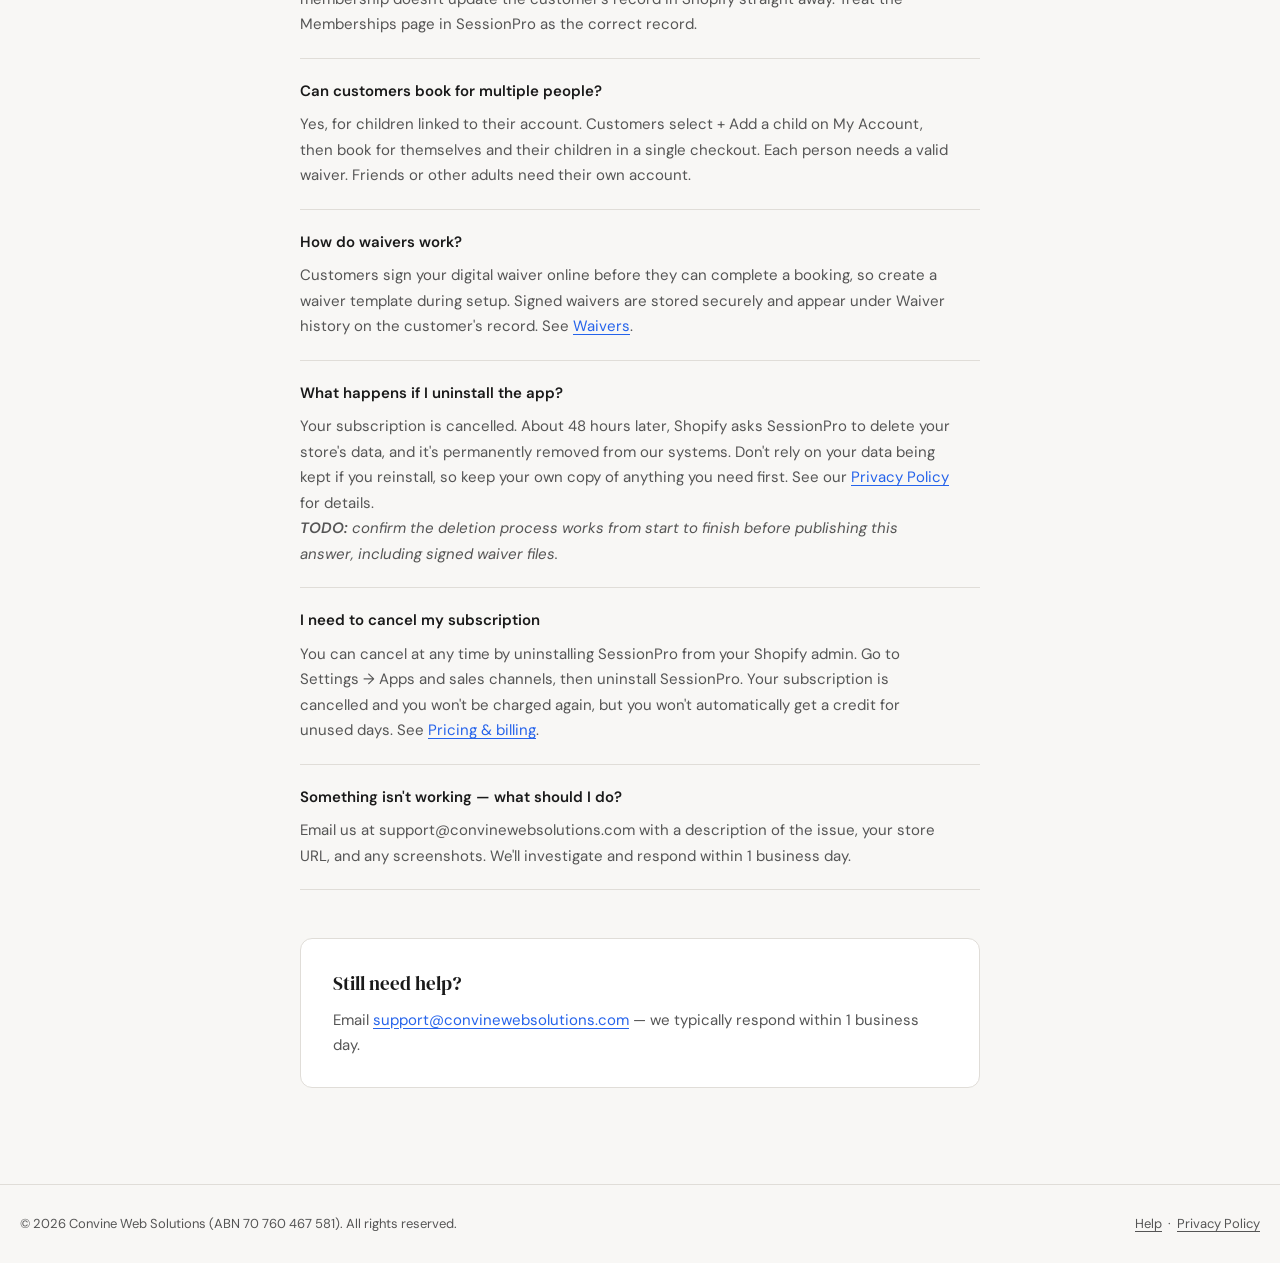
==== commit 5c637692: "Updates to website" ====
--- a/help/index.html
+++ b/help/index.html
@@ -34,62 +34,251 @@
       <li><a href="#waivers">Waivers</a></li>
       <li><a href="#customers">Customers &amp; participants</a></li>
       <li><a href="#settings">Settings &amp; branding</a></li>
+      <li><a href="#pricing">Pricing &amp; billing</a></li>
       <li><a href="#faq">Common questions</a></li>
       <li><a href="#contact">Contact support</a></li>
     </ol>
   </div>
-
-  <!-- TODO: replace each .placeholder paragraph with real documentation -->
 
   <section id="getting-started">
     <h2>Getting started</h2>
     <h3>Installing SessionPro</h3>
-    <p class="placeholder">Placeholder: how to install the app from the Shopify App Store and approve permissions.</p>
+    <ol>
+      <li>Find SessionPro on the Shopify App Store and install it on your store.</li>
+      <li>Review the permissions and approve them. SessionPro needs access to your customers, orders (read only), products, online store pages and navigation menus.</li>
+      <li>When SessionPro opens, you'll see the plan page. Select <strong>Start 14-day free trial</strong>.</li>
+      <li>Approve the charge on Shopify's confirmation page. You won't be charged during the trial. See <a href="#pricing">Pricing &amp; billing</a>.</li>
+      <li>You'll land on the SessionPro <strong>Dashboard</strong>. Until your booking portal exists, it shows a <strong>Complete your setup</strong> banner.</li>
+    </ol>
     <h3>First-time setup</h3>
-    <p class="placeholder">Placeholder: the steps a new venue should complete after installing.</p>
+    <p>Your booking pages aren't created during installation, so work through these steps in order. Your progress shows in the <strong>Setup guide</strong> on the <strong>Settings</strong> page.</p>
+    <ol>
+      <li>Go to <strong>Settings</strong>. Under <strong>Portal page</strong>, select <strong>Create portal page</strong>. This creates a "Book a Session" page at /pages/booking.</li>
+      <li>Under <strong>My account page</strong>, select <strong>Create account page</strong>. This creates a "My Account" page at /pages/my-account.</li>
+      <li>In the <strong>Setup guide</strong>, select <strong>Add SessionPro block to theme →</strong>. Your theme editor opens with the Session Booking Portal block added. Save the theme. Customers can't see the portal until you do this.</li>
+      <li>Under <strong>Waiver templates</strong>, select <strong>Add template</strong> and create your waiver. Customers can't finish an online booking until a waiver is set up. See <a href="#waivers">Waivers</a>.</li>
+      <li>Go to <strong>Schedule</strong> and add your first session type and schedule. See <a href="#sessions">Sessions &amp; scheduling</a>.</li>
+      <li>Back in <strong>Settings</strong>, set your <strong>Maximum venue capacity</strong> if you have one, and fill in <strong>Branding</strong>.</li>
+      <li>Select <strong>Open page</strong> under <strong>Portal page</strong> and make a test booking to check everything works.</li>
+    </ol>
   </section>
 
   <section id="sessions">
     <h2>Sessions &amp; scheduling</h2>
+    <p>A <strong>session type</strong> is something you offer, such as General Skate or Beginner Class. Each session type has one or more <strong>schedules</strong>, which repeat weekly and create the individual sessions customers book.</p>
     <h3>Creating a session type</h3>
-    <p class="placeholder">Placeholder: how to create session types (e.g. public skate, lessons, private hire).</p>
+    <p>Each session type must be linked to its own Shopify product, because customers pay through your store's checkout. Create the product in Shopify first. Set it as not a physical product so shipping isn't added at checkout.</p>
+    <ol>
+      <li>Go to <strong>Schedule</strong> and select <strong>Add session type</strong>.</li>
+      <li>Enter a <strong>Name</strong> and, if you like, a <strong>Description</strong>.</li>
+      <li>Under <strong>Shopify product</strong>, choose <strong>Select product</strong> and pick the product. A product can only be linked to one session type.</li>
+      <li>Enter the <strong>Walk-in price</strong> and <strong>Member price</strong>. The member price can't be higher than the walk-in price. SessionPro creates a hidden member version of your product to charge this price.</li>
+      <li>Add the <strong>Duration (minutes)</strong> if you want it, and leave <strong>Active</strong> ticked. Inactive session types are hidden from the booking page.</li>
+      <li>Select <strong>Save</strong>. SessionPro takes you straight to <strong>Add schedule</strong>.</li>
+    </ol>
     <h3>Capacity limits</h3>
-    <p class="placeholder">Placeholder: how to set and change capacity per session.</p>
+    <p>There are two limits, and you can use either or both:</p>
+    <ul>
+      <li><strong>Per session:</strong> set <strong>Capacity per session (optional)</strong> on the schedule. Leave it blank for unlimited bookings.</li>
+      <li><strong>Whole venue:</strong> go to <strong>Settings</strong>, then <strong>Venue</strong>, and set <strong>Maximum venue capacity</strong>. Online bookings stop when this limit is reached. Leave it blank for no limit.</li>
+    </ul>
+    <p>To change a session's capacity, open the session type and select <strong>Edit</strong> next to the schedule. Changing the capacity, start time, end time or days creates a new series of sessions from today. Sessions up to today are kept, and SessionPro warns you before you save.</p>
     <h3>Recurring schedules</h3>
-    <p class="placeholder">Placeholder: how to set up repeating sessions and handle holidays or closures.</p>
+    <ol>
+      <li>Go to <strong>Schedule</strong>, open a session type and select <strong>Add schedule</strong>.</li>
+      <li>Enter a <strong>Start time</strong> and <strong>End time</strong>. A <strong>Schedule name</strong> is optional, and useful if a session type has several schedules.</li>
+      <li>Tick the days it runs. Every day is ticked to begin with.</li>
+      <li>Set the capacity, and leave <strong>Online bookable</strong> ticked if customers can book this schedule themselves.</li>
+      <li>Set <strong>Valid from</strong>. Leave <strong>Valid until</strong> blank to run indefinitely.</li>
+      <li>Select <strong>Save schedule</strong>.</li>
+    </ol>
+    <p>SessionPro creates sessions for the next 60 days and adds more automatically each day. To add them straight away, select <strong>Generate sessions</strong> on the session type page.</p>
+    <p>To stop a schedule, select <strong>Deactivate</strong>. All future sessions are cancelled and existing bookings are flagged for review. You can only <strong>Delete</strong> a schedule that has no customer bookings.</p>
+    <h3>Holidays and closures</h3>
+    <ol>
+      <li>Go to <strong>Schedule</strong> and select <strong>Manage calendar</strong>.</li>
+      <li>Select <strong>Add event</strong>, then enter the <strong>Date</strong> and <strong>Event name</strong>.</li>
+      <li>Choose <strong>Closed</strong> or <strong>Public holiday</strong>.</li>
+      <li>For a public holiday, choose <strong>Percentage</strong> or <strong>Fixed amount</strong> and enter the surcharge.</li>
+      <li>Select <strong>Add event</strong> to save.</li>
+    </ol>
+    <p><strong>Closed</strong> cancels every open session on that date and stops new ones being created. Customers who already booked are not emailed or refunded automatically, so you'll need to contact them yourself. SessionPro shows how many bookings are affected before you save.</p>
+    <p class="placeholder"><strong>TODO:</strong> confirm where staff can see which bookings were flagged by a closed day. Add those steps here.</p>
+    <p><strong>Public holiday</strong> keeps sessions running and adds the surcharge to open sessions on that date. It appears as a separate item at checkout.</p>
   </section>
 
   <section id="booking-portal">
     <h2>Booking portal</h2>
-    <p class="placeholder">Placeholder: where the booking portal lives on your store (/pages/booking), how customers book, and how to link to it from your theme.</p>
+    <p>The booking portal is where customers sign in, book sessions and manage their account. It lives on your store at /pages/booking, and the account area is at /pages/my-account. Both are set up in <a href="#getting-started">First-time setup</a>.</p>
+    <h3>Linking to it from your store</h3>
+    <p>When you create the pages, SessionPro tries to add <strong>Book a Session</strong> and <strong>My Account</strong> to your store's main menu. If it can't, select <strong>Open navigation settings</strong> and add them yourself. <strong>Copy link</strong> in <strong>Settings</strong> gives you the page address to use elsewhere.</p>
+    <p>You can also add these blocks in your theme editor:</p>
+    <ul>
+      <li><strong>Session Booking Portal:</strong> the full portal. It only appears on your booking and account pages.</li>
+      <li><strong>Session Listing:</strong> shows upcoming sessions, up to 14 days ahead.</li>
+      <li><strong>Membership Plans:</strong> shows your plans with a <strong>Join Now</strong> button.</li>
+    </ul>
+    <h3>How customers book</h3>
+    <ol>
+      <li>The customer opens the booking page and signs in, or selects <strong>Create account</strong>.</li>
+      <li>They choose a session, and who it's for if they have children on their account.</li>
+      <li>Anyone without a valid waiver is asked to sign before the booking can be confirmed.</li>
+      <li>They're sent to your Shopify checkout to pay. Members pay the member price, and any public holiday surcharge is added.</li>
+      <li>Once payment goes through, the booking is confirmed and they're emailed a confirmation with their QR code.</li>
+    </ol>
+    <p>If you delete the page by accident, select <strong>Recreate portal page</strong> in <strong>Settings</strong>. An existing page is left unchanged.</p>
+    <h3>Customer cancellations</h3>
+    <p>Customers can cancel a booking from <strong>My Account</strong> up to 24 hours before the session starts. After that, they're told to contact you. Cancelling frees up the spot but doesn't refund the customer, so issue any refund through the order in Shopify.</p>
   </section>
 
   <section id="check-in">
     <h2>QR check-in</h2>
-    <p class="placeholder">Placeholder: how customers receive their QR code and how staff scan it on the Check-in screen.</p>
+    <h3>How customers get their QR code</h3>
+    <p>Each customer has their own QR code, which doesn't change from visit to visit. They can find it:</p>
+    <ul>
+      <li>in their welcome email, sent when they create an account</li>
+      <li>in their booking confirmation email</li>
+      <li>on their <strong>My Account</strong> page</li>
+      <li>on a printout, if staff register them. Select <strong>Print QR code</strong> after registering.</li>
+    </ul>
+    <h3>Checking a customer in</h3>
+    <ol>
+      <li>Go to <strong>Check-in</strong>.</li>
+      <li>Scan the code into the <strong>Scan QR code or search by name / email</strong> box, or select <strong>Open camera</strong> to use your device's camera. You can also search by name or email.</li>
+      <li>The customer's details open, showing their membership and waiver status. Any booking for today appears as <strong>Pre-booked</strong>.</li>
+      <li>Check the <strong>Session</strong> is right and choose a <strong>Payment method</strong>: Pre-booked (Shopify online), Shopify POS, Cash, EFTPOS, Complimentary or Unpaid / Skip payment.</li>
+      <li>If they've brought children on their account, tick them under <strong>Include dependants</strong>.</li>
+      <li>Add <strong>Payment notes</strong> or <strong>Notes</strong> if needed, then select <strong>Check in</strong>.</li>
+    </ol>
+    <p>Scanning only opens the customer's details. Attendance isn't recorded until you select <strong>Check in</strong>.</p>
+    <h3>Good to know</h3>
+    <ul>
+      <li><strong>No waiver:</strong> if a customer has no waiver on file, select <strong>Generate sign link</strong> and share the link with them. A missing waiver warns staff but doesn't stop the check-in.</li>
+      <li><strong>New customers:</strong> select <strong>New customer? Show registration QR code</strong> so they can register on their own phone.</li>
+      <li><strong>Today's numbers:</strong> <strong>Today's sessions</strong> lists what's on today. If you've set a venue capacity, <strong>Venue occupancy</strong> shows how full you are.</li>
+      <li><strong>Lost code:</strong> open the customer's record and select <strong>Rotate token</strong>. The old code stops working, so print the new one before their next visit.</li>
+    </ul>
   </section>
 
   <section id="memberships">
     <h2>Memberships</h2>
+    <p>Members get the <strong>Member price</strong> on every session type. You can assign a membership yourself, or sell one through your store.</p>
+    <div class="info-box">
+      <p><strong>How membership payments work:</strong> SessionPro doesn't bill members on a recurring basis. Online purchases are a single Shopify order, and the membership then stays <strong>Active</strong> until you cancel it. SessionPro doesn't track renewals or failed payments, so <strong>Billing cycle</strong> and <strong>Trial days</strong> are shown to customers but not applied automatically.</p>
+    </div>
     <h3>Creating a plan</h3>
-    <p class="placeholder">Placeholder: plan name, price, billing interval and what's included.</p>
+    <ol>
+      <li>Go to <strong>Memberships</strong> and select <strong>Add plan</strong>.</li>
+      <li>Enter a <strong>Plan name</strong>, and a <strong>Description</strong> if you'd like one. Customers see this on the booking portal.</li>
+      <li>Enter a <strong>Price</strong>. Use 0 for a free plan.</li>
+      <li>Choose a <strong>Billing cycle</strong>, and enter <strong>Trial days</strong> if you offer a trial.</li>
+      <li>To sell the plan online, choose <strong>Select product</strong> and link a Shopify product. Customers pay the price set on that product, so make sure it matches the plan. If you leave this empty, customers see <strong>Contact the venue to join this plan</strong> and only staff can assign it.</li>
+      <li>Leave <strong>Active</strong> ticked and select <strong>Save plan</strong>.</li>
+    </ol>
+    <p>Customers buy a linked plan by selecting <strong>Subscribe</strong> on the portal and paying at checkout. Their membership starts once the order is paid.</p>
     <h3>Managing members</h3>
-    <p class="placeholder">Placeholder: pausing, cancelling and viewing membership status.</p>
+    <ul>
+      <li><strong>Assign a membership:</strong> select <strong>Assign membership</strong> on the <strong>Memberships</strong> page, or open a plan and use <strong>Find customer</strong>. A customer can only have one active membership at a time.</li>
+      <li><strong>See members:</strong> the <strong>Memberships</strong> page lists everyone, and you can search or filter by status. Opening a plan shows its members. All memberships currently show a <strong>Manual</strong> badge, including ones bought online.</li>
+      <li><strong>Cancel a membership:</strong> open the plan and select <strong>Cancel</strong> next to the member. This takes effect straight away and doesn't refund the customer. Customers can't cancel for themselves, so the portal asks them to contact you.</li>
+      <li><strong>Stop offering a plan:</strong> open it and select <strong>Deactivate plan</strong>. It's hidden from customers, and existing members keep their membership.</li>
+    </ul>
+    <p>There's no way to pause a membership at the moment. To stop one, cancel it.</p>
   </section>
 
   <section id="waivers">
     <h2>Waivers</h2>
-    <p class="placeholder">Placeholder: enabling waivers, editing waiver text, and finding signed waivers on a customer record.</p>
+    <p>Customers must have a valid waiver before they can book online. If you haven't created a waiver yet, customers see "This venue has not yet set up their waiver" and can't complete a booking.</p>
+    <h3>Creating your waiver</h3>
+    <ol>
+      <li>Go to <strong>Settings</strong>. Under <strong>Waiver templates</strong>, select <strong>Add template</strong>.</li>
+      <li>Enter a <strong>Title</strong> and your full wording in <strong>Waiver content</strong>.</li>
+      <li>To have a guardian co-sign for children, enter an age in <strong>Guardian signature required under age</strong>. For example, enter 18 to cover everyone under 18.</li>
+      <li>Leave <strong>Event-specific template</strong> unticked for your everyday waiver. Tick it only for a waiver used with particular group bookings or events.</li>
+      <li>Save the template. It becomes your active waiver straight away. Only one everyday waiver is active at a time.</li>
+    </ol>
+    <h3>Setting how long waivers last</h3>
+    <p>Go to <strong>Settings</strong>, then <strong>Waivers</strong>, and enter <strong>Waiver validity (days)</strong>. Leave it blank for waivers that never expire.</p>
+    <p>If you set an expiry, customers are emailed in the 7 days before their waiver expires, and again once it has expired. Guardians are also emailed when a child needs a waiver.</p>
+    <h3>Changing your waiver</h3>
+    <p>Open the template from <strong>Settings</strong> and edit it. Changing the content creates a new version and keeps the old one for your records. Customers then need to sign the new version before their next online booking.</p>
+    <h3>Getting a waiver signed in person</h3>
+    <ul>
+      <li>On the customer's record, select <strong>Sign waiver now</strong> to sign on your device.</li>
+      <li>On the <strong>Check-in</strong> screen, select <strong>Generate sign link</strong> to send them a link.</li>
+    </ul>
+    <h3>Finding a signed waiver</h3>
+    <p>Go to <strong>Customers</strong>, open the customer and scroll to <strong>Waiver history</strong>. The current waiver is marked <strong>Latest</strong>, and older ones are marked <strong>Superseded</strong>.</p>
+    <h3>Turning the waiver requirement off</h3>
+    <p>Unticking <strong>Enable waiver requirement</strong> in <strong>Settings</strong> stops expiry emails and removes the waiver requirement for group bookings. It doesn't currently remove the waiver step from online session bookings.</p>
   </section>
 
   <section id="customers">
     <h2>Customers &amp; participants</h2>
-    <p class="placeholder">Placeholder: customer records, adding participants (e.g. children) under one account, and booking history.</p>
+    <p>The <strong>Customers</strong> page has two tabs, <strong>Customers</strong> and <strong>Guardians</strong>. Search by name or email to find someone. <strong>Possible duplicate</strong> means another customer has the same name and date of birth.</p>
+    <p>Customers join by creating an account on your booking portal, or staff can register them.</p>
+    <h3>Registering a customer</h3>
+    <ol>
+      <li>Go to <strong>Customers</strong> and select <strong>Register customer</strong>.</li>
+      <li>Enter their name and <strong>Date of birth</strong>. <strong>Email</strong> is required for adults and optional for under 18s. <strong>Phone</strong> is optional.</li>
+      <li>For anyone under 18, choose <strong>Guardian has an existing account</strong>, <strong>Register a new guardian account</strong> or <strong>Guardian not available right now</strong>. Tick <strong>Guardian identity verified by staff</strong> if they've shown ID or you know them.</li>
+      <li>Add an emergency contact.</li>
+      <li>Check the details and select <strong>Confirm &amp; Register</strong>. You can then select <strong>Print QR code</strong>.</li>
+    </ol>
+    <h3>Adding participants</h3>
+    <p>Parents can add children to their own account. On <strong>My Account</strong>, they select <strong>+ Add a child</strong> and enter the child's details and an emergency contact. They can then book sessions for themselves and their children in one checkout, and each child has their own QR code and waiver.</p>
+    <p>Only children linked to the customer's account can be added to a booking.</p>
+    <h3>What's on a customer record</h3>
+    <ul>
+      <li>personal details, which you can edit</li>
+      <li>their QR code, with options to print or replace it</li>
+      <li><strong>Guardian</strong> for under 18s, or <strong>Dependants</strong> if they're a parent</li>
+      <li>emergency contacts</li>
+      <li><strong>Waiver history</strong></li>
+      <li><strong>Visit history</strong>, showing each check-in</li>
+    </ul>
+    <p>Upcoming bookings aren't listed on the record. Customers can see theirs on <strong>My Account</strong>.</p>
   </section>
 
   <section id="settings">
     <h2>Settings &amp; branding</h2>
-    <p class="placeholder">Placeholder: venue name, logo, colours, reply email and timezone.</p>
+    <p>Go to <strong>Settings</strong> in the SessionPro menu. The page is divided into these areas:</p>
+    <ul>
+      <li><strong>Portal page</strong> and <strong>My account page:</strong> create your customer pages, open them, copy their links or restore them if deleted.</li>
+      <li><strong>Setup guide:</strong> shows which setup steps you've finished.</li>
+      <li><strong>Venue:</strong> your <strong>Maximum venue capacity</strong>.</li>
+      <li><strong>Waivers</strong> and <strong>Waiver templates:</strong> see <a href="#waivers">Waivers</a>.</li>
+      <li><strong>Branding:</strong> how SessionPro looks to your customers.</li>
+    </ul>
+    <h3>Setting up your branding</h3>
+    <ol>
+      <li>Enter your <strong>Brand name</strong>, which shows in emails and the customer portal header. If you leave this blank, SessionPro uses your store's name.</li>
+      <li>Add a short <strong>Tagline</strong> to show under your name.</li>
+      <li>Enter a <strong>Primary colour</strong> as a colour code, such as #008060. It's used for buttons and accents.</li>
+      <li>Enter a <strong>Reply-to email</strong>. When customers reply to a SessionPro email, it comes here.</li>
+      <li>In <strong>Logo URL</strong>, paste a direct web address for your logo. You can't upload a file here, so use an image already online, such as one in your Shopify files. A PNG or SVG around 200×60 pixels works best.</li>
+      <li>Check the <strong>Email header preview</strong> and select <strong>Save</strong>.</li>
+    </ol>
+    <h3>Timezone</h3>
+    <p>There's no timezone setting in SessionPro. It uses the timezone from your Shopify store settings, so change it there if your session times look wrong.</p>
+  </section>
+
+  <section id="pricing">
+    <h2>Pricing &amp; billing</h2>
+    <p>SessionPro has one plan: <strong>$29 AUD every 30 days</strong>, with a <strong>14-day free trial</strong>. It includes unlimited bookings and sessions, QR code check-in, membership management, digital waivers, group bookings and events, and the analytics dashboard.</p>
+    <h3>How billing works</h3>
+    <ul>
+      <li>Shopify handles all billing, and the charge appears on your Shopify bill. You don't give SessionPro any payment details.</li>
+      <li>You start the trial by selecting <strong>Start 14-day free trial</strong> and approving the charge in Shopify. You can't use the app until you've approved it.</li>
+      <li>You aren't charged during the trial. Your first $29 AUD charge comes when the trial ends, then every 30 days after that.</li>
+      <li>Billing runs on a 30-day cycle rather than a calendar month, so your billing date moves around slightly.</li>
+    </ul>
+    <h3>Cancelling</h3>
+    <p>To cancel, uninstall the app. In your Shopify admin, go to <strong>Settings → Apps and sales channels</strong>, then uninstall SessionPro. There's no separate cancel button in the app.</p>
+    <p>Uninstalling cancels your subscription and stops future charges, including during your trial. You won't automatically get a credit for unused days in your current billing period.</p>
+    <p class="placeholder"><strong>TODO:</strong> add your refund policy for unused days, if you have one.</p>
+    <p class="placeholder"><strong>TODO:</strong> confirm whether a merchant who reinstalls gets a new 14-day trial or only their unused trial days.</p>
+    <p>Uninstalling also leads to your SessionPro data being deleted. See <a href="#faq">Common questions</a>.</p>
   </section>
 
   <section id="faq">
@@ -97,37 +286,43 @@
 
     <div class="faq-item">
       <p class="faq-q">How do I set up my booking portal?</p>
-      <p class="faq-a">After installing SessionPro, go to Settings in the app. Your booking portal page is created automatically at /pages/booking. You can customise your branding, capacity limits, and session types from the app dashboard.</p>
+      <p class="faq-a">Go to Settings in the app and select Create portal page. This creates your page at /pages/booking. Then select Add SessionPro block to theme → in the Setup guide and save your theme. The page isn't created automatically when you install. See <a href="#getting-started">First-time setup</a> for every step.</p>
     </div>
 
     <div class="faq-item">
       <p class="faq-q">How does QR code check-in work?</p>
-      <p class="faq-a">Each customer receives a unique QR code after registering. At the venue, use the Check-in screen in SessionPro to scan the code — it confirms the customer's booking and marks their attendance instantly.</p>
+      <p class="faq-a">Each customer has a unique QR code, sent by email and available on their My Account page. At the venue, scan it on the Check-in screen to bring up the customer and their booking, choose a payment method, then select Check in to record their attendance. See <a href="#check-in">QR check-in</a>.</p>
     </div>
 
     <div class="faq-item">
       <p class="faq-q">How do I set up membership plans?</p>
-      <p class="faq-a">Go to Memberships in the app and create a plan with a name, price, and billing interval. Customers can then purchase memberships through your booking portal and their status syncs automatically with Shopify.</p>
+      <p class="faq-a">Go to Memberships in the app and select Add plan. Link a Shopify product if you want to sell the plan online. Otherwise, staff can assign it. See <a href="#memberships">Memberships</a>.</p>
+    </div>
+
+    <div class="faq-item">
+      <p class="faq-q">Does membership status sync with Shopify?</p>
+      <p class="faq-a">Partly, and only in one direction. When a membership is assigned or purchased, SessionPro updates the customer's record in Shopify to show their status and plan. Changes in Shopify don't flow back. SessionPro doesn't track renewals or failed payments, and cancelling a membership doesn't update the customer's record in Shopify straight away. Treat the Memberships page in SessionPro as the correct record.</p>
     </div>
 
     <div class="faq-item">
       <p class="faq-q">Can customers book for multiple people?</p>
-      <p class="faq-a">Yes. Customers can register additional participants (for example, children) under their account and book sessions for the whole group in a single checkout.</p>
+      <p class="faq-a">Yes, for children linked to their account. Customers select + Add a child on My Account, then book for themselves and their children in a single checkout. Each person needs a valid waiver. Friends or other adults need their own account.</p>
     </div>
 
     <div class="faq-item">
       <p class="faq-q">How do waivers work?</p>
-      <p class="faq-a">You can require customers to sign a digital waiver before completing a booking. Signed waivers are stored securely and accessible from the customer's record in the app.</p>
+      <p class="faq-a">Customers sign your digital waiver online before they can complete a booking, so create a waiver template during setup. Signed waivers are stored securely and appear under Waiver history on the customer's record. See <a href="#waivers">Waivers</a>.</p>
     </div>
 
     <div class="faq-item">
       <p class="faq-q">What happens if I uninstall the app?</p>
-      <p class="faq-a">Your data is retained for 48 hours after uninstall in case you reinstall. After that, all your store's data is permanently deleted from our systems. See our <a href="/privacy/">Privacy Policy</a> for details.</p>
+      <p class="faq-a">Your subscription is cancelled. About 48 hours later, Shopify asks SessionPro to delete your store's data, and it's permanently removed from our systems. Don't rely on your data being kept if you reinstall, so keep your own copy of anything you need first. See our <a href="/privacy/">Privacy Policy</a> for details.</p>
+      <p class="faq-a placeholder"><strong>TODO:</strong> confirm the deletion process works from start to finish before publishing this answer, including signed waiver files.</p>
     </div>
 
     <div class="faq-item">
       <p class="faq-q">I need to cancel my subscription</p>
-      <p class="faq-a">You can cancel at any time by uninstalling SessionPro from your Shopify admin. Go to Settings → Apps → SessionPro → Delete. Your subscription ends immediately and you won't be charged again.</p>
+      <p class="faq-a">You can cancel at any time by uninstalling SessionPro from your Shopify admin. Go to Settings → Apps and sales channels, then uninstall SessionPro. Your subscription is cancelled and you won't be charged again, but you won't automatically get a credit for unused days. See <a href="#pricing">Pricing &amp; billing</a>.</p>
     </div>
 
     <div class="faq-item">
